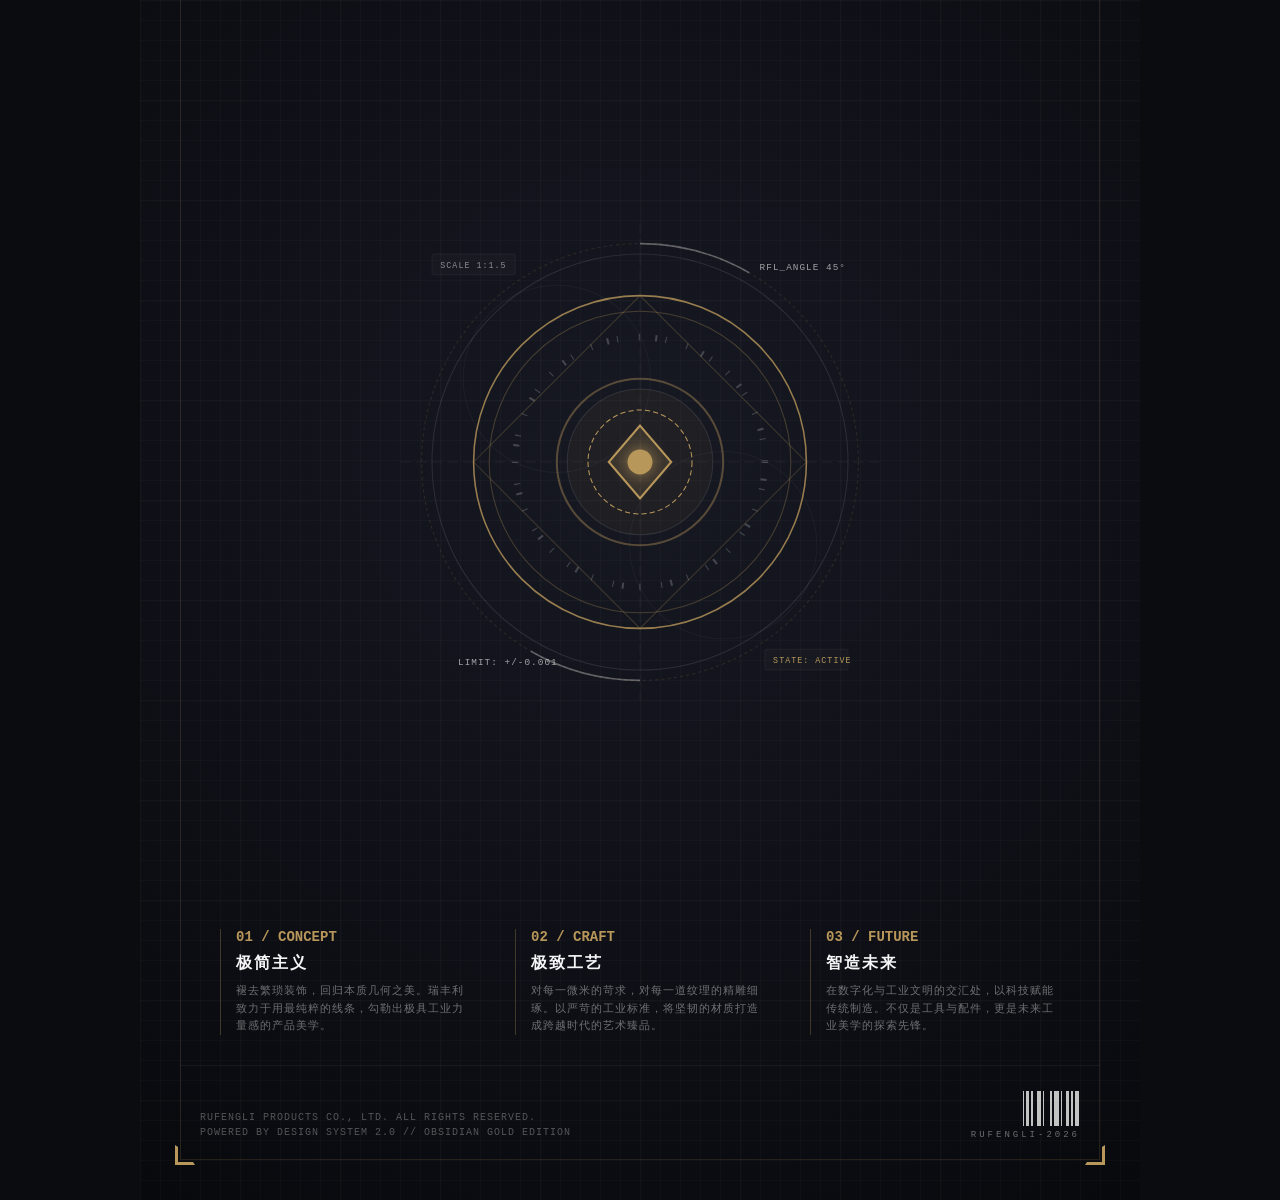
==== poster.html @ 9d4ba315 "Changes before error encountered Agent-Logs-Url: https://github.com/wowcopy88/-/sessions/ae5625a6-12" ====
<!DOCTYPE html>
<html lang="zh">
<head>
    <meta charset="UTF-8">
    <title>瑞丰利 极简工业风产品海报</title>
    <style>
        * {
            box-sizing: border-box;
            margin: 0;
            padding: 0;
        }
        body {
            background-color: #0b0c10;
            color: #f5f5f7;
            font-family: -apple-system, BlinkMacSystemFont, "SF Pro SC", "PingFang SC", "SF Pro Display", "Helvetica Neue", Arial, "Microsoft YaHei", sans-serif;
            display: flex;
            justify-content: center;
            align-items: center;
            width: 100vw;
            height: 100vh;
            overflow: hidden;
        }
        .poster {
            width: 1000px;
            height: 1500px;
            background: radial-gradient(circle at 50% 50%, #171923 0%, #08090d 100%);
            position: relative;
            overflow: hidden;
            padding: 40px;
            display: flex;
            flex-direction: column;
            justify-content: space-between;
        }
        
        /* Engineering blueprint grid background */
        .poster::before {
            content: "";
            position: absolute;
            top: 0;
            left: 0;
            right: 0;
            bottom: 0;
            background-image: 
                linear-gradient(rgba(255, 255, 255, 0.02) 1px, transparent 1px),
                linear-gradient(90deg, rgba(255, 255, 255, 0.02) 1px, transparent 1px),
                linear-gradient(rgba(184, 151, 90, 0.01) 2px, transparent 2px),
                linear-gradient(90deg, rgba(184, 151, 90, 0.01) 2px, transparent 2px);
            background-size: 20px 20px, 20px 20px, 100px 100px, 100px 100px;
            pointer-events: none;
            z-index: 1;
        }

        /* Border box with technical corner brackets */
        .inner-border {
            position: absolute;
            top: 40px;
            left: 40px;
            right: 40px;
            bottom: 40px;
            border: 1px solid rgba(184, 151, 90, 0.15);
            pointer-events: none;
            z-index: 2;
        }
        
        .corner {
            position: absolute;
            width: 20px;
            height: 20px;
            border: 2px solid transparent;
            z-index: 3;
        }
        .top-left {
            top: 35px;
            left: 35px;
            border-top: 3px solid #b8975a;
            border-left: 3px solid #b8975a;
        }
        .top-right {
            top: 35px;
            right: 35px;
            border-top: 3px solid #b8975a;
            border-right: 3px solid #b8975a;
        }
        .bottom-left {
            bottom: 35px;
            left: 35px;
            border-bottom: 3px solid #b8975a;
            border-left: 3px solid #b8975a;
        }
        .bottom-right {
            bottom: 35px;
            right: 35px;
            border-bottom: 3px solid #b8975a;
            border-right: 3px solid #b8975a;
        }

        /* Content Layout */
        .header {
            width: 100%;
            display: flex;
            justify-content: space-between;
            z-index: 10;
            font-size: 11px;
            text-transform: uppercase;
            letter-spacing: 2px;
            color: rgba(255, 255, 255, 0.4);
            font-family: "Courier New", Courier, monospace;
            padding: 20px 20px 0 20px;
        }
        .header-left {
            display: flex;
            flex-direction: column;
            gap: 4px;
        }
        .header-right {
            text-align: right;
            display: flex;
            flex-direction: column;
            gap: 4px;
        }
        .accent-text {
            color: #b8975a;
            font-weight: bold;
        }

        /* Brand Title */
        .brand-section {
            width: 100%;
            display: flex;
            flex-direction: column;
            align-items: center;
            text-align: center;
            z-index: 10;
            margin-top: 30px;
        }
        .brand-title {
            font-size: 72px;
            font-weight: 900;
            letter-spacing: 18px;
            color: #ffffff;
            text-indent: 18px; /* centering fix for letter-spacing */
            text-shadow: 0 4px 20px rgba(0, 0, 0, 0.6);
            background: linear-gradient(180deg, #ffffff 30%, #cccccc 100%);
            -webkit-background-clip: text;
            -webkit-text-fill-color: transparent;
        }
        .brand-subtitle {
            font-size: 14px;
            letter-spacing: 12px;
            text-indent: 12px;
            color: #b8975a;
            margin-top: 15px;
            font-weight: 500;
            text-transform: uppercase;
            font-family: 'Helvetica Neue', Helvetica, Arial, sans-serif;
        }
        .brand-desc {
            font-size: 12px;
            letter-spacing: 5px;
            text-indent: 5px;
            color: rgba(255, 255, 255, 0.5);
            margin-top: 12px;
            font-weight: 300;
        }
        .brand-divider {
            width: 80px;
            height: 1px;
            background-color: rgba(184, 151, 90, 0.3);
            margin-top: 20px;
            position: relative;
        }
        .brand-divider::after {
            content: "";
            position: absolute;
            top: -2px;
            left: 37px;
            width: 5px;
            height: 5px;
            background-color: #b8975a;
            transform: rotate(45deg);
        }

        /* Center Visual Schematic */
        .visual-container {
            flex-grow: 1;
            display: flex;
            justify-content: center;
            align-items: center;
            position: relative;
            z-index: 5;
            width: 100%;
            height: 600px;
        }
        
        /* Schematic HUD Circle */
        .schematic-svg {
            width: 520px;
            height: 520px;
        }
        
        /* Info Highlight grid */
        .info-grid {
            width: 100%;
            display: flex;
            justify-content: space-between;
            padding: 0 40px;
            z-index: 10;
            margin-bottom: 30px;
        }
        .info-card {
            width: 250px;
            border-left: 1px solid rgba(184, 151, 90, 0.3);
            padding-left: 15px;
            display: flex;
            flex-direction: column;
            gap: 8px;
        }
        .info-num {
            font-family: "Courier New", Courier, monospace;
            font-size: 14px;
            color: #b8975a;
            font-weight: bold;
        }
        .info-title {
            font-size: 16px;
            font-weight: 600;
            letter-spacing: 2px;
            color: #f5f5f7;
        }
        .info-text {
            font-size: 11px;
            color: rgba(255, 255, 255, 0.4);
            line-height: 1.6;
            letter-spacing: 1px;
        }

        /* Footer */
        .footer {
            width: 100%;
            display: flex;
            justify-content: space-between;
            align-items: flex-end;
            z-index: 10;
            padding: 0 20px 20px 20px;
            border-top: 1px solid rgba(255, 255, 255, 0.05);
            padding-top: 25px;
        }
        .footer-left {
            font-family: "Courier New", Courier, monospace;
            font-size: 10px;
            letter-spacing: 1px;
            color: rgba(255, 255, 255, 0.3);
            line-height: 1.5;
        }
        .footer-right {
            display: flex;
            flex-direction: column;
            align-items: flex-end;
            gap: 6px;
        }
        
        /* Technical Barcode */
        .barcode-container {
            display: flex;
            flex-direction: column;
            align-items: flex-end;
            gap: 4px;
        }
        .barcode {
            display: flex;
            height: 35px;
            align-items: stretch;
            background-color: transparent;
        }
        .bar {
            background-color: rgba(255, 255, 255, 0.75);
            margin-right: 1px;
        }
        .bar.w1 { width: 1px; }
        .bar.w2 { width: 2px; }
        .bar.w3 { width: 3px; }
        .bar.w4 { width: 4px; }
        .bar.w5 { width: 5px; }
        .bar.space-s { margin-right: 2px; }
        .bar.space-m { margin-right: 4px; }
        .bar.space-l { margin-right: 6px; }
        .barcode-label {
            font-family: "Courier New", Courier, monospace;
            font-size: 9px;
            letter-spacing: 3px;
            color: rgba(255, 255, 255, 0.4);
        }
    </style>
</head>
<body>
    <div class="poster">
        <!-- Inner Border for technical framing -->
        <div class="inner-border"></div>
        <div class="corner top-left"></div>
        <div class="corner top-right"></div>
        <div class="corner bottom-left"></div>
        <div class="corner bottom-right"></div>

        <!-- Header -->
        <div class="header">
            <div class="header-left">
                <span>RUFENGLI ® / DESIGN STUDIO</span>
                <span>SYSTEM ID: <span class="accent-text">RFL-990-2026</span></span>
            </div>
            <div class="header-right">
                <span>PROJECT // INDUSTRIAL ART</span>
                <span>COORD // <span class="accent-text">31°13'N 121°28'E</span></span>
            </div>
        </div>

        <!-- Brand Title -->
        <div class="brand-section">
            <h1 class="brand-title">瑞丰利</h1>
            <div class="brand-subtitle">RUFENGLI PRECISION</div>
            <div class="brand-desc">重塑工业之美 · 质感而生</div>
            <div class="brand-divider"></div>
        </div>

        <!-- Central Mechanical Visual (SVG blueprint) -->
        <div class="visual-container">
            <svg class="schematic-svg" viewBox="0 0 500 500" fill="none" xmlns="http://www.w3.org/2000/svg">
                <!-- Outer dashed measurement ring -->
                <circle cx="250" cy="250" r="210" stroke="rgba(184, 151, 90, 0.15)" stroke-width="1" stroke-dasharray="3 3"/>
                <circle cx="250" cy="250" r="200" stroke="rgba(255, 255, 255, 0.1)" stroke-width="1"/>
                
                <!-- Coordinate crosshairs -->
                <line x1="250" y1="20" x2="250" y2="480" stroke="rgba(255, 255, 255, 0.05)" stroke-width="1" stroke-dasharray="10 5"/>
                <line x1="20" y1="250" x2="480" y2="250" stroke="rgba(255, 255, 255, 0.05)" stroke-width="1" stroke-dasharray="10 5"/>
                
                <!-- Main industrial golden gear / ring outline -->
                <circle cx="250" cy="250" r="160" stroke="#b8975a" stroke-width="1.5" stroke-opacity="0.8"/>
                <circle cx="250" cy="250" r="145" stroke="rgba(184, 151, 90, 0.3)" stroke-width="1"/>
                
                <!-- Inner technical ring with block patterns (simulating caliper details) -->
                <circle cx="250" cy="250" r="120" stroke="rgba(255, 255, 255, 0.2)" stroke-width="6" stroke-dasharray="1 15 2 8 1 20"/>
                
                <!-- Center mechanical capsule -->
                <circle cx="250" cy="250" r="80" stroke="rgba(184, 151, 90, 0.4)" stroke-width="2"/>
                <circle cx="250" cy="250" r="70" fill="rgba(184, 151, 90, 0.05)" stroke="rgba(255, 255, 255, 0.1)" stroke-width="1"/>
                
                <!-- Intersecting aesthetic construction lines (golden ratio lines) -->
                <circle cx="170" cy="170" r="90" stroke="rgba(255, 255, 255, 0.04)" stroke-width="1"/>
                <circle cx="330" cy="330" r="90" stroke="rgba(255, 255, 255, 0.04)" stroke-width="1"/>
                <circle cx="250" cy="250" r="50" stroke="#b8975a" stroke-width="1" stroke-dasharray="5 3"/>
                
                <!-- Core element: glowing mechanical golden diamond/hexagon -->
                <path d="M250 215 L280 250 L250 285 L220 250 Z" stroke="#b8975a" stroke-width="2" fill="rgba(184, 151, 90, 0.15)"/>
                <circle cx="250" cy="250" r="12" fill="#b8975a" filter="drop-shadow(0px 0px 8px rgba(184, 151, 90, 0.8))"/>
                
                <!-- Tangent lines representing engineering calculations -->
                <line x1="90" y1="250" x2="250" y2="90" stroke="rgba(184, 151, 90, 0.25)" stroke-width="1"/>
                <line x1="410" y1="250" x2="250" y2="410" stroke="rgba(184, 151, 90, 0.25)" stroke-width="1"/>
                <line x1="90" y1="250" x2="250" y2="410" stroke="rgba(184, 151, 90, 0.25)" stroke-width="1"/>
                <line x1="410" y1="250" x2="250" y2="90" stroke="rgba(184, 151, 90, 0.25)" stroke-width="1"/>
                
                <!-- Angle indicators & measurement markings -->
                <path d="M250 40 A210 210 0 0 1 355 68" stroke="rgba(255, 255, 255, 0.3)" stroke-width="1.5"/>
                <text x="365" y="65" fill="rgba(255, 255, 255, 0.6)" font-family="monospace" font-size="9" letter-spacing="1">RFL_ANGLE 45°</text>
                
                <path d="M250 460 A210 210 0 0 1 145 432" stroke="rgba(255, 255, 255, 0.3)" stroke-width="1.5"/>
                <text x="75" y="445" fill="rgba(255, 255, 255, 0.6)" font-family="monospace" font-size="9" letter-spacing="1">LIMIT: +/-0.001</text>
                
                <!-- Little data blocks/labels in the corners of SVG -->
                <rect x="50" y="50" width="80" height="20" rx="2" fill="rgba(255, 255, 255, 0.02)" stroke="rgba(255, 255, 255, 0.05)" stroke-width="1"/>
                <text x="58" y="63" fill="rgba(255, 255, 255, 0.5)" font-family="monospace" font-size="8" letter-spacing="1">SCALE 1:1.5</text>
                
                <rect x="370" y="430" width="80" height="20" rx="2" fill="rgba(255, 255, 255, 0.02)" stroke="rgba(255, 255, 255, 0.05)" stroke-width="1"/>
                <text x="378" y="443" fill="#b8975a" font-family="monospace" font-size="8" letter-spacing="1">STATE: ACTIVE</text>
            </svg>
        </div>

        <!-- Highlight Specifications / Info Grid -->
        <div class="info-grid">
            <div class="info-card">
                <div class="info-num">01 / CONCEPT</div>
                <div class="info-title">极简主义</div>
                <div class="info-text">褪去繁琐装饰，回归本质几何之美。瑞丰利致力于用最纯粹的线条，勾勒出极具工业力量感的产品美学。</div>
            </div>
            <div class="info-card">
                <div class="info-num">02 / CRAFT</div>
                <div class="info-title">极致工艺</div>
                <div class="info-text">对每一微米的苛求，对每一道纹理的精雕细琢。以严苛的工业标准，将坚韧的材质打造成跨越时代的艺术臻品。</div>
            </div>
            <div class="info-card">
                <div class="info-num">03 / FUTURE</div>
                <div class="info-title">智造未来</div>
                <div class="info-text">在数字化与工业文明的交汇处，以科技赋能传统制造。不仅是工具与配件，更是未来工业美学的探索先锋。</div>
            </div>
        </div>

        <!-- Footer -->
        <div class="footer">
            <div class="footer-left">
                <div>RUFENGLI PRODUCTS CO., LTD. ALL RIGHTS RESERVED.</div>
                <div>POWERED BY DESIGN SYSTEM 2.0 // OBSIDIAN GOLD EDITION</div>
            </div>
            <div class="footer-right">
                <div class="barcode-container">
                    <div class="barcode">
                        <div class="bar w1 space-s"></div>
                        <div class="bar w3 space-s"></div>
                        <div class="bar w2 space-m"></div>
                        <div class="bar w4 space-s"></div>
                        <div class="bar w1 space-l"></div>
                        <div class="bar w2 space-s"></div>
                        <div class="bar w5 space-s"></div>
                        <div class="bar w1 space-m"></div>
                        <div class="bar w3 space-s"></div>
                        <div class="bar w2 space-s"></div>
                        <div class="bar w4"></div>
                    </div>
                    <div class="barcode-label">RUFENGLI-2026</div>
                </div>
            </div>
        </div>
    </div>
</body>
</html>
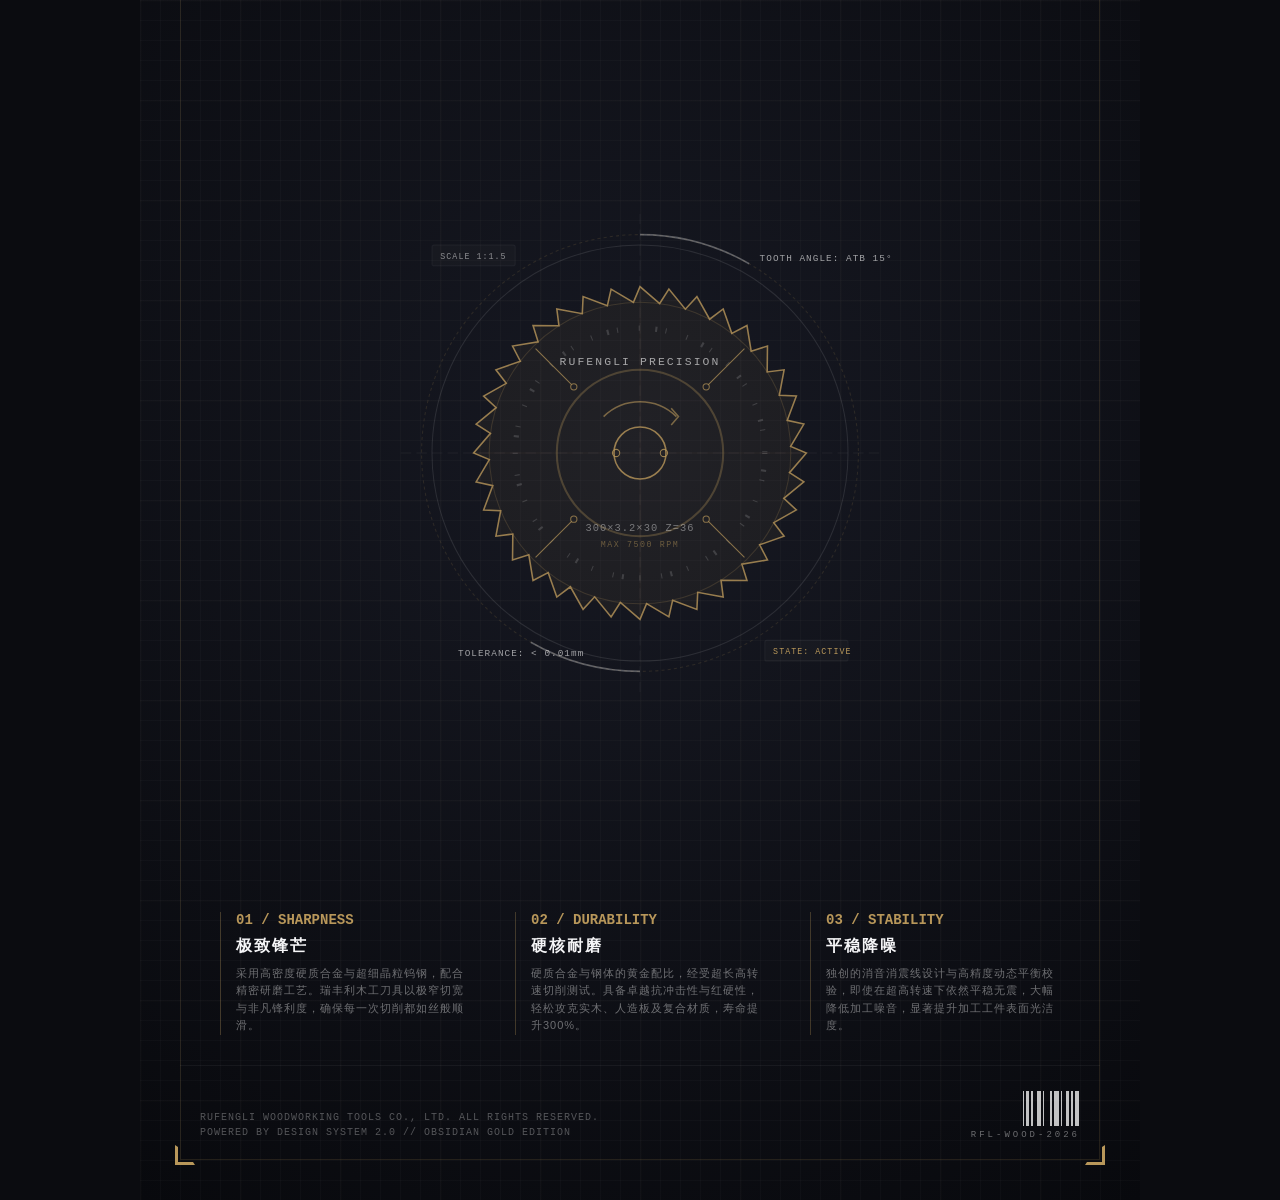
==== commit e2979036: "Customize poster for woodworking cutting tools with high-end circular saw blade design" ====
--- a/poster.html
+++ b/poster.html
@@ -2,7 +2,7 @@
 <html lang="zh">
 <head>
     <meta charset="UTF-8">
-    <title>瑞丰利 极简工业风产品海报</title>
+    <title>瑞丰利 极简工业风产品海报 - 高端木工刀具</title>
     <style>
         * {
             box-sizing: border-box;
@@ -304,11 +304,11 @@
         <!-- Header -->
         <div class="header">
             <div class="header-left">
-                <span>RUFENGLI ® / DESIGN STUDIO</span>
-                <span>SYSTEM ID: <span class="accent-text">RFL-990-2026</span></span>
+                <span>RUFENGLI ® / WOODWORKING TOOLS</span>
+                <span>SERIES ID: <span class="accent-text">RFL-WOOD-2026</span></span>
             </div>
             <div class="header-right">
-                <span>PROJECT // INDUSTRIAL ART</span>
+                <span>PROJECT // PRECISION CUTTING</span>
                 <span>COORD // <span class="accent-text">31°13'N 121°28'E</span></span>
             </div>
         </div>
@@ -316,8 +316,8 @@
         <!-- Brand Title -->
         <div class="brand-section">
             <h1 class="brand-title">瑞丰利</h1>
-            <div class="brand-subtitle">RUFENGLI PRECISION</div>
-            <div class="brand-desc">重塑工业之美 · 质感而生</div>
+            <div class="brand-subtitle" style="letter-spacing: 6px; text-indent: 6px;">RUFENGLI PRECISION WOODWORKING TOOLS</div>
+            <div class="brand-desc">重塑切削之美 · 高端木工刀具系列</div>
             <div class="brand-divider"></div>
         </div>
 
@@ -332,40 +332,54 @@
                 <line x1="250" y1="20" x2="250" y2="480" stroke="rgba(255, 255, 255, 0.05)" stroke-width="1" stroke-dasharray="10 5"/>
                 <line x1="20" y1="250" x2="480" y2="250" stroke="rgba(255, 255, 255, 0.05)" stroke-width="1" stroke-dasharray="10 5"/>
                 
-                <!-- Main industrial golden gear / ring outline -->
-                <circle cx="250" cy="250" r="160" stroke="#b8975a" stroke-width="1.5" stroke-opacity="0.8"/>
-                <circle cx="250" cy="250" r="145" stroke="rgba(184, 151, 90, 0.3)" stroke-width="1"/>
-                
-                <!-- Inner technical ring with block patterns (simulating caliper details) -->
-                <circle cx="250" cy="250" r="120" stroke="rgba(255, 255, 255, 0.2)" stroke-width="6" stroke-dasharray="1 15 2 8 1 20"/>
-                
-                <!-- Center mechanical capsule -->
-                <circle cx="250" cy="250" r="80" stroke="rgba(184, 151, 90, 0.4)" stroke-width="2"/>
-                <circle cx="250" cy="250" r="70" fill="rgba(184, 151, 90, 0.05)" stroke="rgba(255, 255, 255, 0.1)" stroke-width="1"/>
-                
-                <!-- Intersecting aesthetic construction lines (golden ratio lines) -->
-                <circle cx="170" cy="170" r="90" stroke="rgba(255, 255, 255, 0.04)" stroke-width="1"/>
-                <circle cx="330" cy="330" r="90" stroke="rgba(255, 255, 255, 0.04)" stroke-width="1"/>
-                <circle cx="250" cy="250" r="50" stroke="#b8975a" stroke-width="1" stroke-dasharray="5 3"/>
-                
-                <!-- Core element: glowing mechanical golden diamond/hexagon -->
-                <path d="M250 215 L280 250 L250 285 L220 250 Z" stroke="#b8975a" stroke-width="2" fill="rgba(184, 151, 90, 0.15)"/>
-                <circle cx="250" cy="250" r="12" fill="#b8975a" filter="drop-shadow(0px 0px 8px rgba(184, 151, 90, 0.8))"/>
-                
-                <!-- Tangent lines representing engineering calculations -->
-                <line x1="90" y1="250" x2="250" y2="90" stroke="rgba(184, 151, 90, 0.25)" stroke-width="1"/>
-                <line x1="410" y1="250" x2="250" y2="410" stroke="rgba(184, 151, 90, 0.25)" stroke-width="1"/>
-                <line x1="90" y1="250" x2="250" y2="410" stroke="rgba(184, 151, 90, 0.25)" stroke-width="1"/>
-                <line x1="410" y1="250" x2="250" y2="90" stroke="rgba(184, 151, 90, 0.25)" stroke-width="1"/>
-                
+                <!-- Saw Blade Teeth Path -->
+                <path d="M 410.00,250.00 L 393.76,268.93 L 407.57,277.78 L 388.29,293.60 L 400.35,304.72 L 378.62,316.95 L 388.56,330.00 L 365.04,338.27 L 372.57,352.85 L 347.96,356.91 L 352.85,372.57 L 327.91,372.29 L 330.00,388.56 L 305.49,383.96 L 304.72,400.35 L 281.38,391.56 L 277.78,407.57 L 256.32,394.86 L 250.00,410.00 L 231.07,393.76 L 222.22,407.57 L 206.40,388.29 L 195.28,400.35 L 183.05,378.62 L 170.00,388.56 L 161.73,365.04 L 147.15,372.57 L 143.09,347.96 L 127.43,352.85 L 127.71,327.91 L 111.44,330.00 L 116.04,305.49 L 99.65,304.72 L 108.44,281.38 L 92.43,277.78 L 105.14,256.32 L 90.00,250.00 L 106.24,231.07 L 92.43,222.22 L 111.71,206.40 L 99.65,195.28 L 121.38,183.05 L 111.44,170.00 L 134.96,161.73 L 127.43,147.15 L 152.04,143.09 L 147.15,127.43 L 172.09,127.71 L 170.00,111.44 L 194.51,116.04 L 195.28,99.65 L 218.62,108.44 L 222.22,92.43 L 243.68,105.14 L 250.00,90.00 L 268.93,106.24 L 277.78,92.43 L 293.60,111.71 L 304.72,99.65 L 316.95,121.38 L 330.00,111.44 L 338.27,134.96 L 352.85,127.43 L 356.91,152.04 L 372.57,147.15 L 372.29,172.09 L 388.56,170.00 L 383.96,194.51 L 400.35,195.28 L 391.56,218.62 L 407.57,222.22 L 394.86,243.68 Z" stroke="#b8975a" stroke-width="1.5" fill="rgba(184, 151, 90, 0.06)" stroke-opacity="0.8"/>
+                
+                <!-- Blade Inner Circle body reference -->
+                <circle cx="250" cy="250" r="145" stroke="rgba(184, 151, 90, 0.2)" stroke-width="1"/>
+                <circle cx="250" cy="250" r="120" stroke="rgba(255, 255, 255, 0.15)" stroke-width="5" stroke-dasharray="1 15 2 8 1 20"/>
+                <circle cx="250" cy="250" r="80" stroke="rgba(184, 151, 90, 0.3)" stroke-width="2"/>
+                
+                <!-- Laser slots -->
+                <!-- Slot at 45 deg -->
+                <circle cx="313.64" cy="313.64" r="3" stroke="#b8975a" stroke-width="1" stroke-opacity="0.7" fill="none"/>
+                <line x1="315.76" y1="315.76" x2="350.41" y2="350.41" stroke="#b8975a" stroke-width="1" stroke-opacity="0.7"/>
+                <!-- Slot at 135 deg -->
+                <circle cx="186.36" cy="313.64" r="3" stroke="#b8975a" stroke-width="1" stroke-opacity="0.7" fill="none"/>
+                <line x1="184.24" y1="315.76" x2="149.59" y2="350.41" stroke="#b8975a" stroke-width="1" stroke-opacity="0.7"/>
+                <!-- Slot at 225 deg -->
+                <circle cx="186.36" cy="186.36" r="3" stroke="#b8975a" stroke-width="1" stroke-opacity="0.7" fill="none"/>
+                <line x1="184.24" y1="184.24" x2="149.59" y2="149.59" stroke="#b8975a" stroke-width="1" stroke-opacity="0.7"/>
+                <!-- Slot at 315 deg -->
+                <circle cx="313.64" cy="186.36" r="3" stroke="#b8975a" stroke-width="1" stroke-opacity="0.7" fill="none"/>
+                <line x1="315.76" y1="184.24" x2="350.41" y2="149.59" stroke="#b8975a" stroke-width="1" stroke-opacity="0.7"/>
+
+                <!-- Rotation direction arrow -->
+                <path d="M 215 215 A 50 50 0 0 1 285 215" stroke="rgba(184, 151, 90, 0.6)" stroke-width="1.5" fill="none"/>
+                <path d="M 280 207 L 287 215 L 280 223" stroke="rgba(184, 151, 90, 0.6)" stroke-width="1.5" fill="none"/>
+
+                <!-- Center Bore & Pin Holes -->
+                <circle cx="250" cy="250" r="25" stroke="rgba(184, 151, 90, 0.8)" stroke-width="1.5" fill="none"/>
+                <circle cx="227" cy="250" r="3.5" stroke="rgba(184, 151, 90, 0.8)" stroke-width="1" fill="none"/>
+                <circle cx="273" cy="250" r="3.5" stroke="rgba(184, 151, 90, 0.8)" stroke-width="1" fill="none"/>
+
+                <!-- Laser Etching Text on Body -->
+                <text x="250" y="165" text-anchor="middle" fill="rgba(255, 255, 255, 0.6)" font-family="monospace" font-size="11" letter-spacing="2">RUFENGLI PRECISION</text>
+                <text x="250" y="325" text-anchor="middle" fill="rgba(255, 255, 255, 0.4)" font-family="monospace" font-size="10" letter-spacing="1">300×3.2×30 Z=36</text>
+                <text x="250" y="340" text-anchor="middle" fill="rgba(184, 151, 90, 0.5)" font-family="monospace" font-size="8" letter-spacing="1.5">MAX 7500 RPM</text>
+
+                <!-- Technical references & guidelines -->
+                <line x1="90" y1="250" x2="410" y2="250" stroke="rgba(184, 151, 90, 0.15)" stroke-width="0.5"/>
+                <line x1="250" y1="90" x2="250" y2="410" stroke="rgba(184, 151, 90, 0.15)" stroke-width="0.5"/>
+
                 <!-- Angle indicators & measurement markings -->
                 <path d="M250 40 A210 210 0 0 1 355 68" stroke="rgba(255, 255, 255, 0.3)" stroke-width="1.5"/>
-                <text x="365" y="65" fill="rgba(255, 255, 255, 0.6)" font-family="monospace" font-size="9" letter-spacing="1">RFL_ANGLE 45°</text>
+                <text x="365" y="65" fill="rgba(255, 255, 255, 0.6)" font-family="monospace" font-size="9" letter-spacing="1">TOOTH ANGLE: ATB 15°</text>
                 
                 <path d="M250 460 A210 210 0 0 1 145 432" stroke="rgba(255, 255, 255, 0.3)" stroke-width="1.5"/>
-                <text x="75" y="445" fill="rgba(255, 255, 255, 0.6)" font-family="monospace" font-size="9" letter-spacing="1">LIMIT: +/-0.001</text>
-                
-                <!-- Little data blocks/labels in the corners of SVG -->
+                <text x="75" y="445" fill="rgba(255, 255, 255, 0.6)" font-family="monospace" font-size="9" letter-spacing="1">TOLERANCE: &lt; 0.01mm</text>
+                
+                <!-- Scaling blocks -->
                 <rect x="50" y="50" width="80" height="20" rx="2" fill="rgba(255, 255, 255, 0.02)" stroke="rgba(255, 255, 255, 0.05)" stroke-width="1"/>
                 <text x="58" y="63" fill="rgba(255, 255, 255, 0.5)" font-family="monospace" font-size="8" letter-spacing="1">SCALE 1:1.5</text>
                 
@@ -377,26 +391,26 @@
         <!-- Highlight Specifications / Info Grid -->
         <div class="info-grid">
             <div class="info-card">
-                <div class="info-num">01 / CONCEPT</div>
-                <div class="info-title">极简主义</div>
-                <div class="info-text">褪去繁琐装饰，回归本质几何之美。瑞丰利致力于用最纯粹的线条，勾勒出极具工业力量感的产品美学。</div>
+                <div class="info-num">01 / SHARPNESS</div>
+                <div class="info-title">极致锋芒</div>
+                <div class="info-text">采用高密度硬质合金与超细晶粒钨钢，配合精密研磨工艺。瑞丰利木工刀具以极窄切宽与非凡锋利度，确保每一次切削都如丝般顺滑。</div>
             </div>
             <div class="info-card">
-                <div class="info-num">02 / CRAFT</div>
-                <div class="info-title">极致工艺</div>
-                <div class="info-text">对每一微米的苛求，对每一道纹理的精雕细琢。以严苛的工业标准，将坚韧的材质打造成跨越时代的艺术臻品。</div>
+                <div class="info-num">02 / DURABILITY</div>
+                <div class="info-title">硬核耐磨</div>
+                <div class="info-text">硬质合金与钢体的黄金配比，经受超长高转速切削测试。具备卓越抗冲击性与红硬性，轻松攻克实木、人造板及复合材质，寿命提升300%。</div>
             </div>
             <div class="info-card">
-                <div class="info-num">03 / FUTURE</div>
-                <div class="info-title">智造未来</div>
-                <div class="info-text">在数字化与工业文明的交汇处，以科技赋能传统制造。不仅是工具与配件，更是未来工业美学的探索先锋。</div>
+                <div class="info-num">03 / STABILITY</div>
+                <div class="info-title">平稳降噪</div>
+                <div class="info-text">独创的消音消震线设计与高精度动态平衡校验，即使在超高转速下依然平稳无震，大幅降低加工噪音，显著提升加工工件表面光洁度。</div>
             </div>
         </div>
 
         <!-- Footer -->
         <div class="footer">
             <div class="footer-left">
-                <div>RUFENGLI PRODUCTS CO., LTD. ALL RIGHTS RESERVED.</div>
+                <div>RUFENGLI WOODWORKING TOOLS CO., LTD. ALL RIGHTS RESERVED.</div>
                 <div>POWERED BY DESIGN SYSTEM 2.0 // OBSIDIAN GOLD EDITION</div>
             </div>
             <div class="footer-right">
@@ -414,7 +428,7 @@
                         <div class="bar w2 space-s"></div>
                         <div class="bar w4"></div>
                     </div>
-                    <div class="barcode-label">RUFENGLI-2026</div>
+                    <div class="barcode-label">RFL-WOOD-2026</div>
                 </div>
             </div>
         </div>
